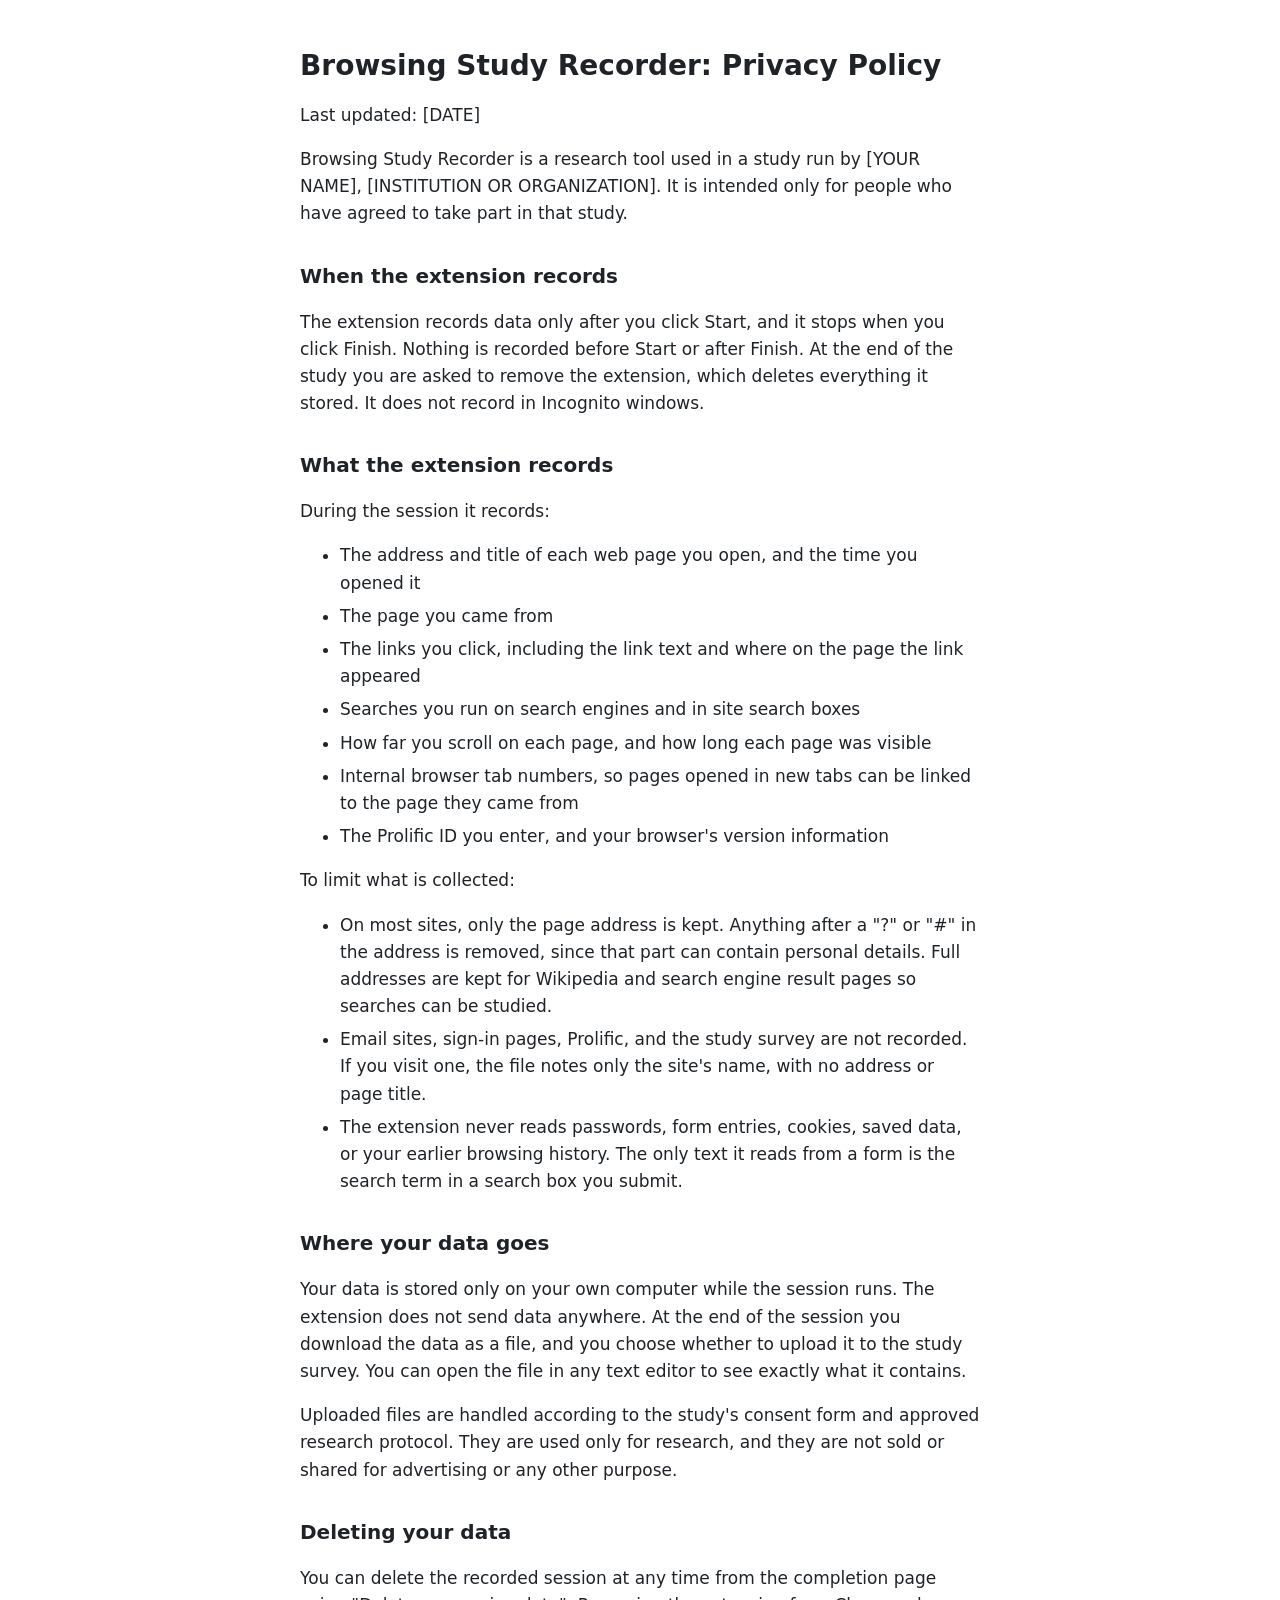
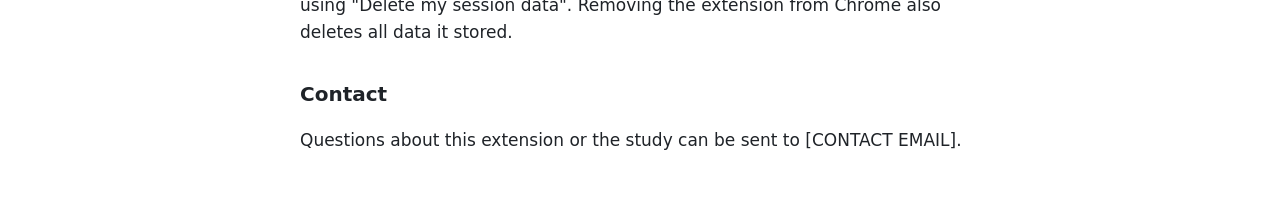
==== docs/index.html @ 5765c4ae "initialize project" ====
<!doctype html>
<html lang="en">
<head>
<meta charset="utf-8">
<meta name="viewport" content="width=device-width, initial-scale=1">
<title>Browsing Study Recorder: Privacy Policy</title>
<style>
  :root { --bg:#fff; --text:#1f2328; --muted:#59636e; }
  @media (prefers-color-scheme: dark) { :root { --bg:#1c1f23; --text:#e6edf3; --muted:#9198a1; } }
  body { margin:0; background:var(--bg); color:var(--text); font:17px/1.6 system-ui,-apple-system,"Segoe UI",sans-serif; }
  main { max-width:680px; margin:48px auto; padding:0 16px; }
  h1 { font-size:28px; line-height:1.25; }
  h2 { font-size:20px; margin-top:32px; }
  li { margin-bottom:6px; }
</style>
</head>
<body>
<main>
<h1>Browsing Study Recorder: Privacy Policy</h1>
<p>Last updated: [DATE]</p>
<p>Browsing Study Recorder is a research tool used in a study run by [YOUR NAME], [INSTITUTION OR ORGANIZATION]. It is intended only for people who have agreed to take part in that study.</p>
<h2>When the extension records</h2>
<p>The extension records data only after you click Start, and it stops when you click Finish. Nothing is recorded before Start or after Finish. At the end of the study you are asked to remove the extension, which deletes everything it stored. It does not record in Incognito windows.</p>
<h2>What the extension records</h2>
<p>During the session it records:</p>
<ul>
<li>The address and title of each web page you open, and the time you opened it</li>
<li>The page you came from</li>
<li>The links you click, including the link text and where on the page the link appeared</li>
<li>Searches you run on search engines and in site search boxes</li>
<li>How far you scroll on each page, and how long each page was visible</li>
<li>Internal browser tab numbers, so pages opened in new tabs can be linked to the page they came from</li>
<li>The Prolific ID you enter, and your browser's version information</li>
</ul>
<p>To limit what is collected:</p>
<ul>
<li>On most sites, only the page address is kept. Anything after a "?" or "#" in the address is removed, since that part can contain personal details. Full addresses are kept for Wikipedia and search engine result pages so searches can be studied.</li>
<li>Email sites, sign-in pages, Prolific, and the study survey are not recorded. If you visit one, the file notes only the site's name, with no address or page title.</li>
<li>The extension never reads passwords, form entries, cookies, saved data, or your earlier browsing history. The only text it reads from a form is the search term in a search box you submit.</li>
</ul>
<h2>Where your data goes</h2>
<p>Your data is stored only on your own computer while the session runs. The extension does not send data anywhere. At the end of the session you download the data as a file, and you choose whether to upload it to the study survey. You can open the file in any text editor to see exactly what it contains.</p>
<p>Uploaded files are handled according to the study's consent form and approved research protocol. They are used only for research, and they are not sold or shared for advertising or any other purpose.</p>
<h2>Deleting your data</h2>
<p>You can delete the recorded session at any time from the completion page using "Delete my session data". Removing the extension from Chrome also deletes all data it stored.</p>
<h2>Contact</h2>
<p>Questions about this extension or the study can be sent to [CONTACT EMAIL].</p>
</main>
</body>
</html>
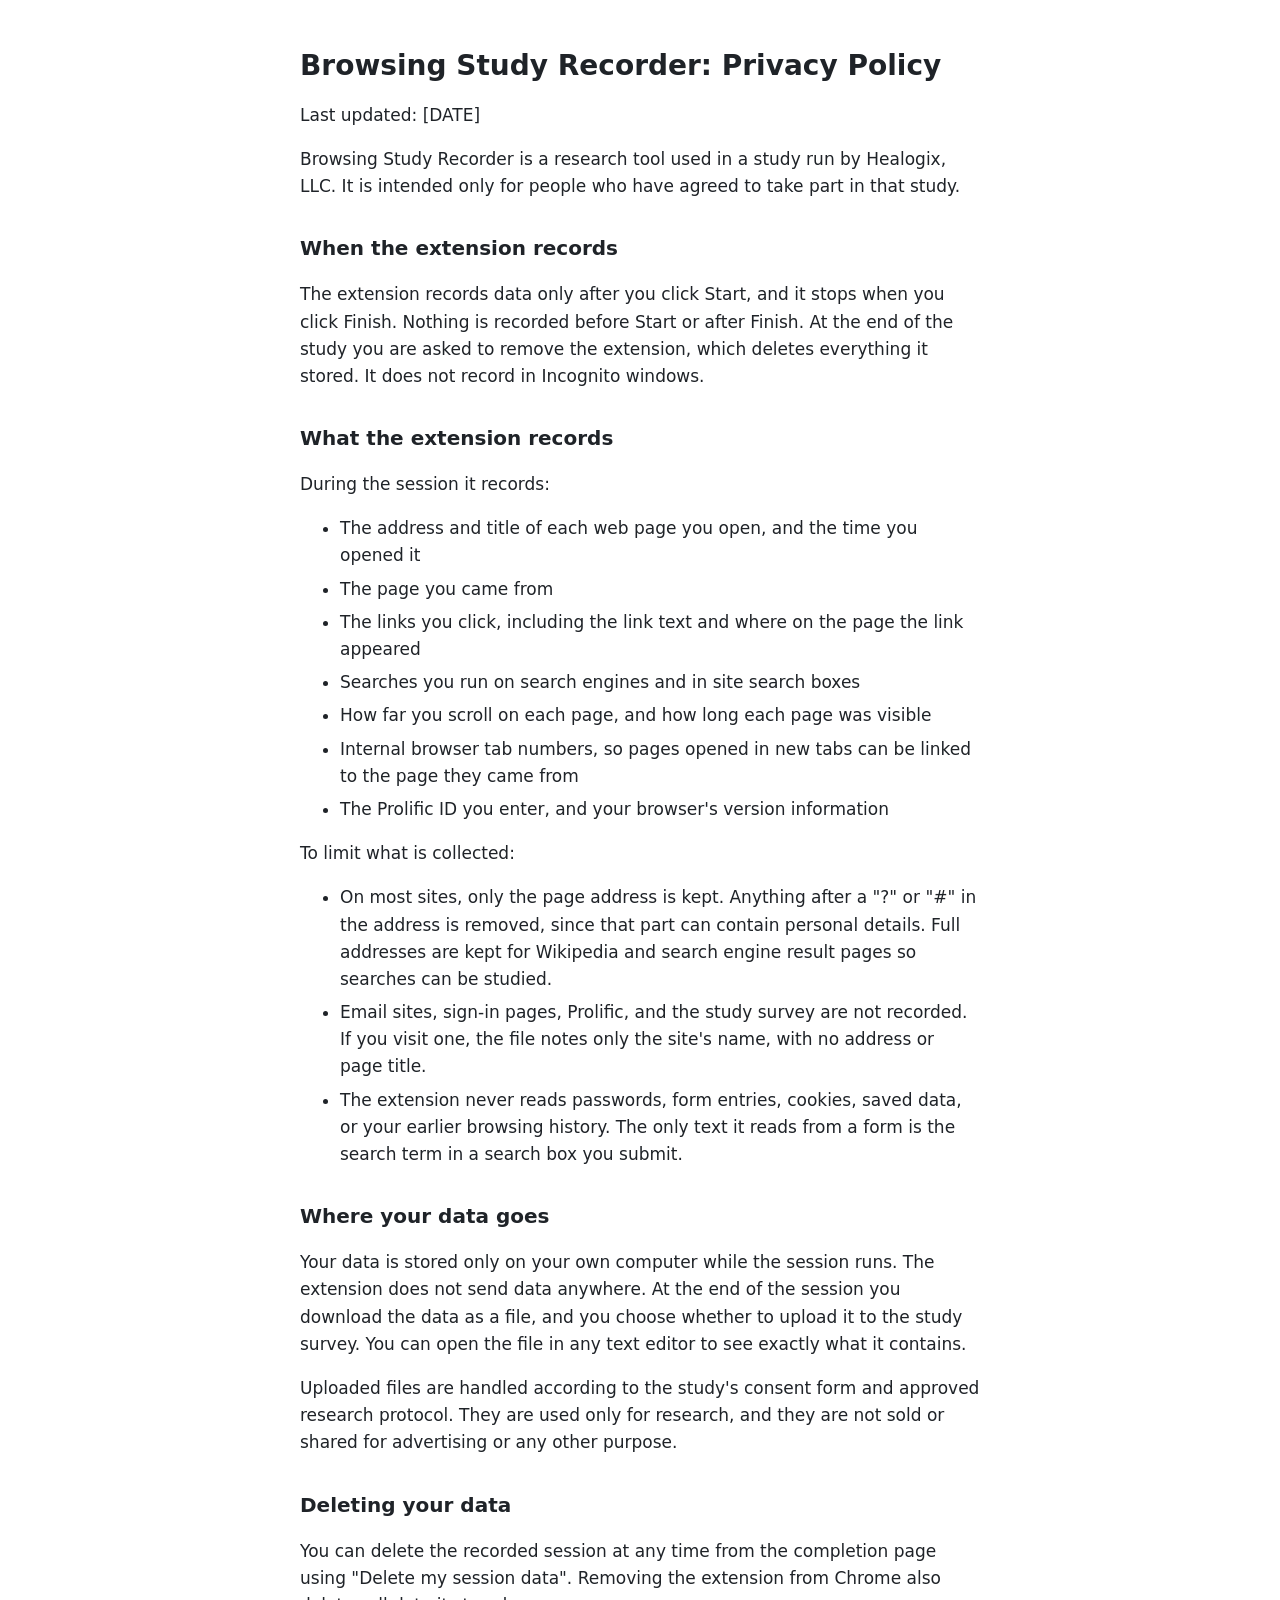
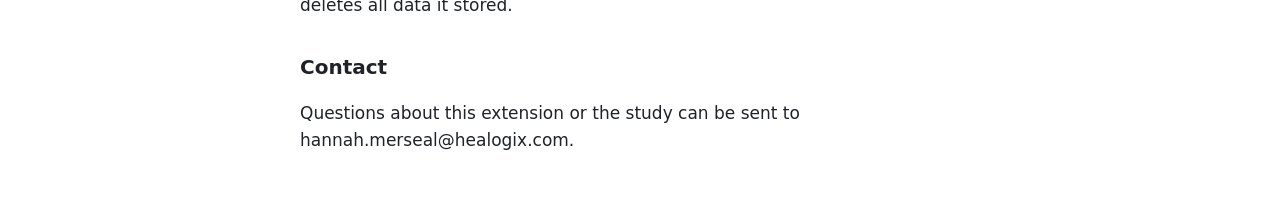
==== commit 8cf275e6: "Update privacy policy contact information and details" ====
--- a/docs/index.html
+++ b/docs/index.html
@@ -18,7 +18,7 @@
 <main>
 <h1>Browsing Study Recorder: Privacy Policy</h1>
 <p>Last updated: [DATE]</p>
-<p>Browsing Study Recorder is a research tool used in a study run by [YOUR NAME], [INSTITUTION OR ORGANIZATION]. It is intended only for people who have agreed to take part in that study.</p>
+<p>Browsing Study Recorder is a research tool used in a study run by Healogix, LLC. It is intended only for people who have agreed to take part in that study.</p>
 <h2>When the extension records</h2>
 <p>The extension records data only after you click Start, and it stops when you click Finish. Nothing is recorded before Start or after Finish. At the end of the study you are asked to remove the extension, which deletes everything it stored. It does not record in Incognito windows.</p>
 <h2>What the extension records</h2>
@@ -44,7 +44,7 @@
 <h2>Deleting your data</h2>
 <p>You can delete the recorded session at any time from the completion page using "Delete my session data". Removing the extension from Chrome also deletes all data it stored.</p>
 <h2>Contact</h2>
-<p>Questions about this extension or the study can be sent to [CONTACT EMAIL].</p>
+<p>Questions about this extension or the study can be sent to hannah.merseal@healogix.com.</p>
 </main>
 </body>
 </html>
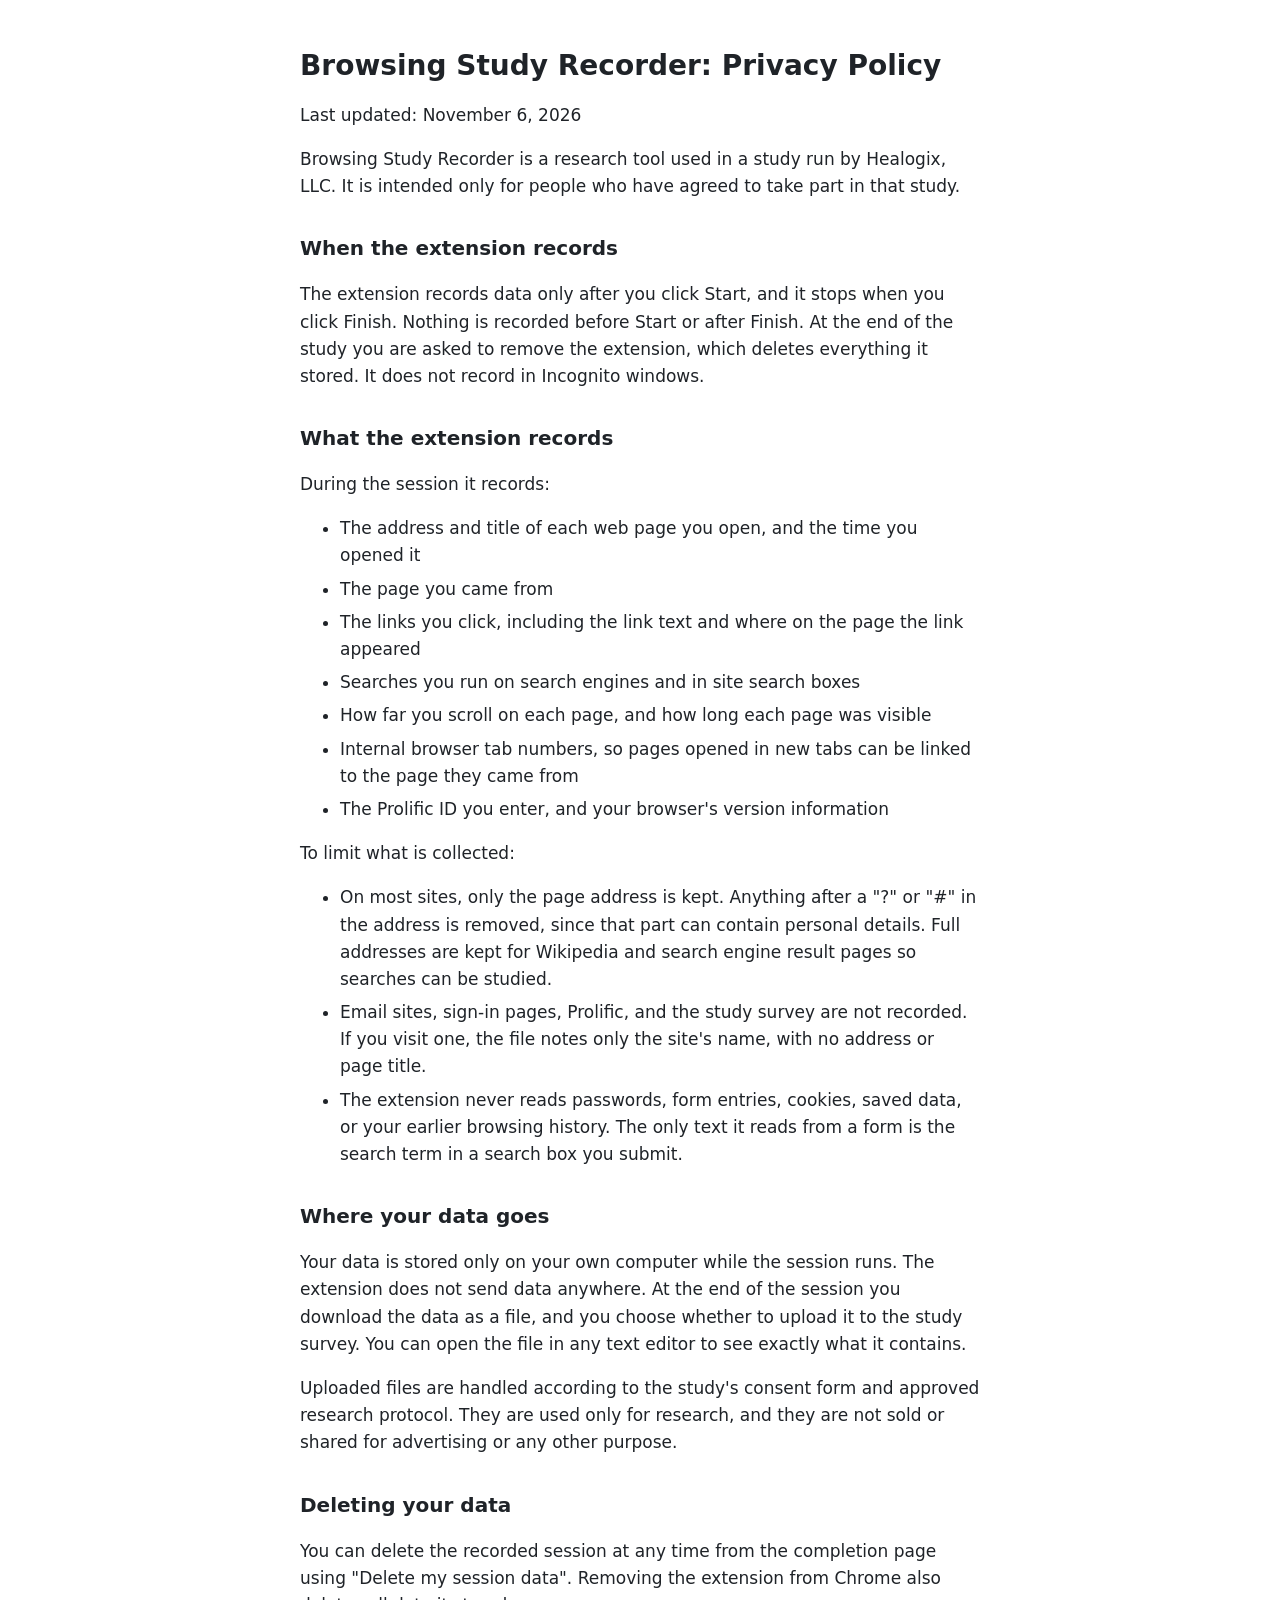
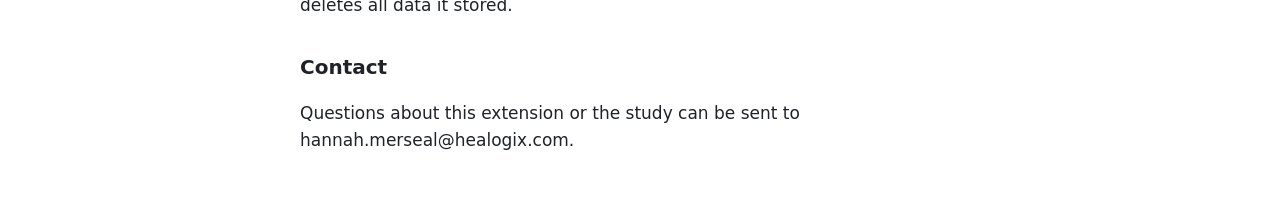
==== commit 1faf656f: "Update last updated date in privacy policy" ====
--- a/docs/index.html
+++ b/docs/index.html
@@ -17,7 +17,7 @@
 <body>
 <main>
 <h1>Browsing Study Recorder: Privacy Policy</h1>
-<p>Last updated: [DATE]</p>
+<p>Last updated: November 6, 2026</p>
 <p>Browsing Study Recorder is a research tool used in a study run by Healogix, LLC. It is intended only for people who have agreed to take part in that study.</p>
 <h2>When the extension records</h2>
 <p>The extension records data only after you click Start, and it stops when you click Finish. Nothing is recorded before Start or after Finish. At the end of the study you are asked to remove the extension, which deletes everything it stored. It does not record in Incognito windows.</p>
